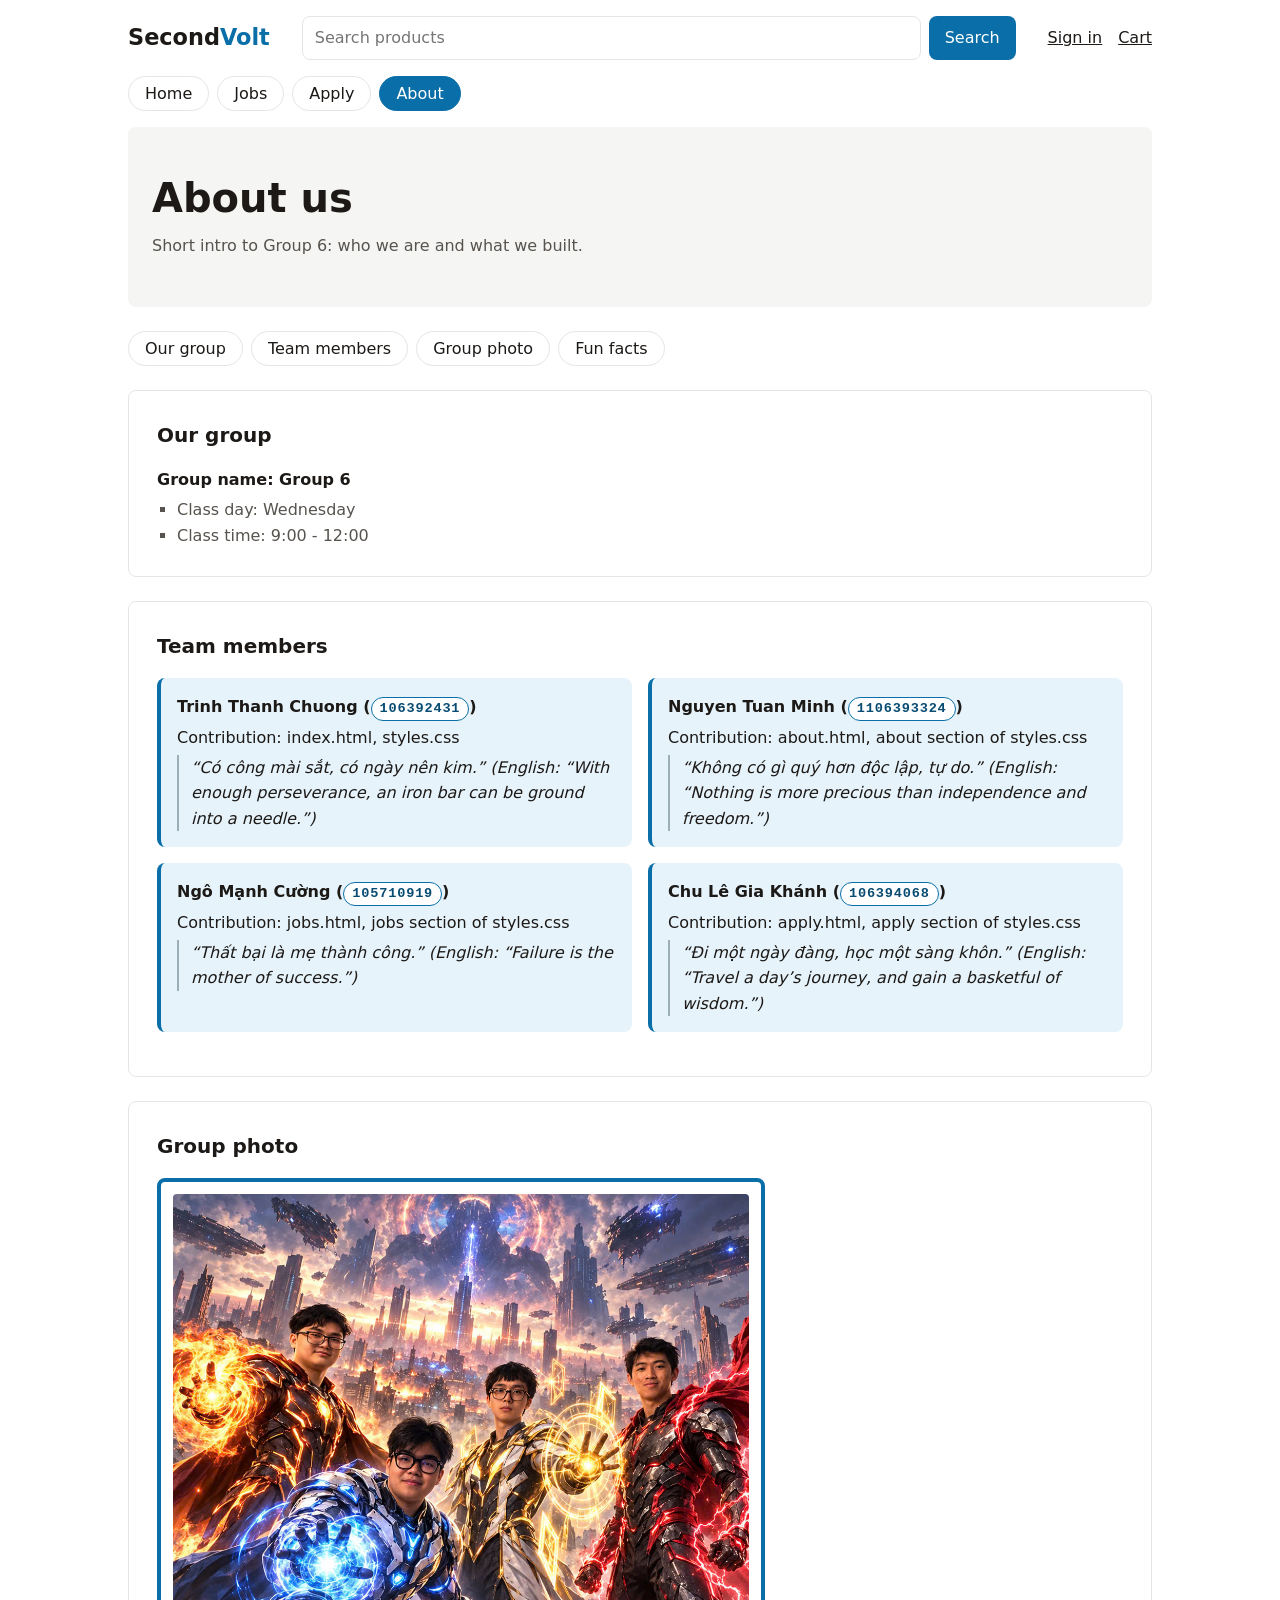
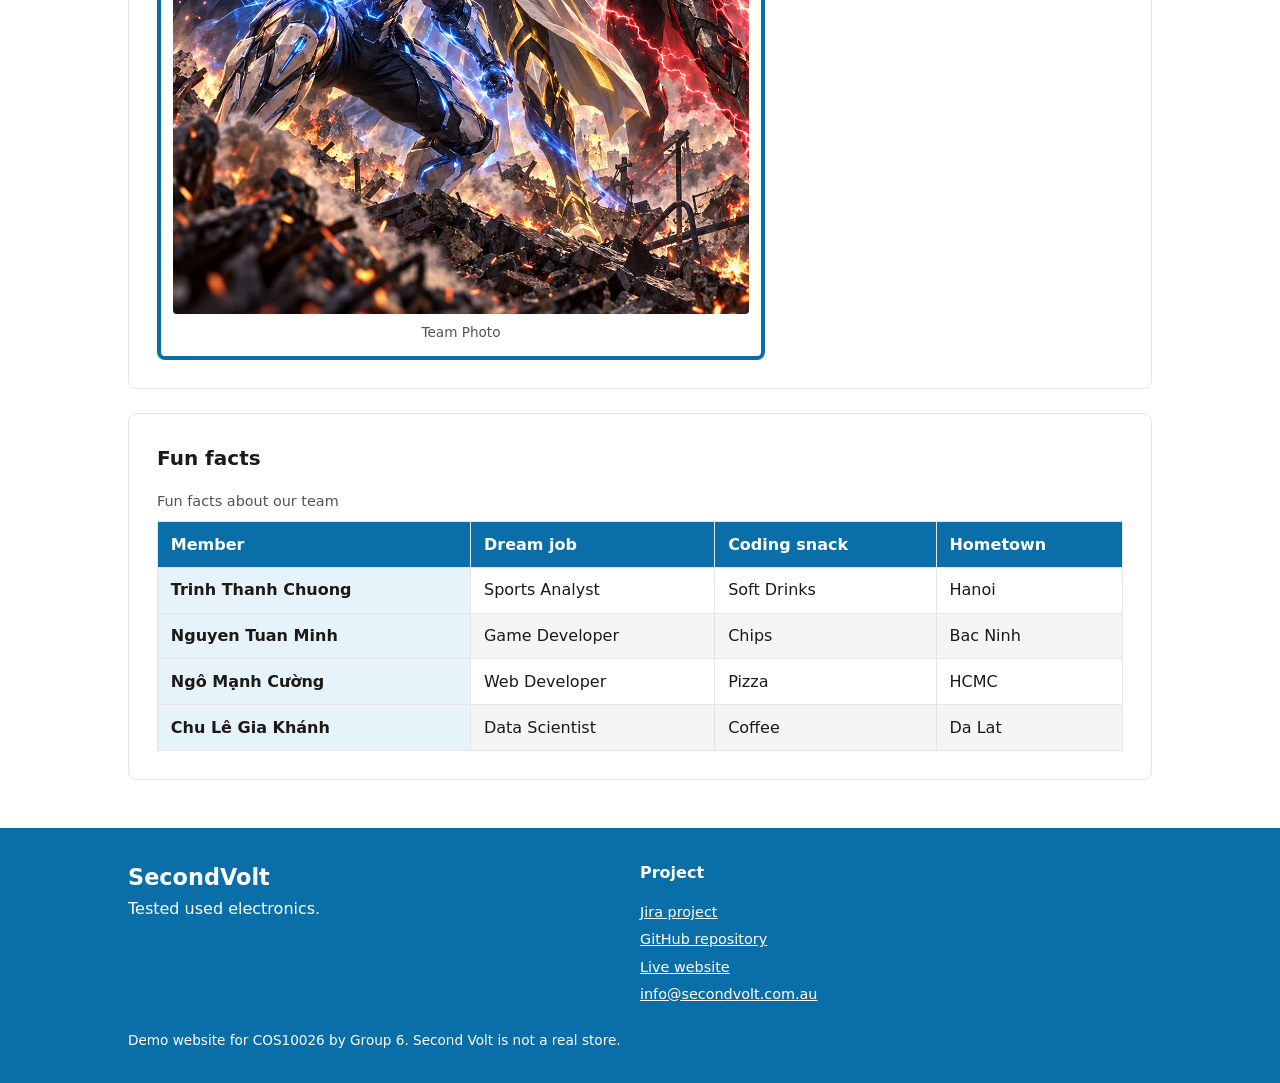
==== about.html @ b8eeafd0 "Add About page, group photo and About styles" ====
<!DOCTYPE html>
<html lang="en">
<head>
  <meta charset="utf-8">
  <meta name="viewport" content="width=device-width, initial-scale=1">
  <meta name="description" content="Meet Group 6, the team behind the Second Volt website.">
  <title>About Us - Second Volt</title>
  <link rel="stylesheet" href="styles.css">

  <!-- Embedded CSS (assignment requirement) -->
  <style>
    .student-id { letter-spacing: 0.06em; }
  </style>
</head>
<body>
  <a class="skip-link" href="#main">Skip to main content</a>

  <header class="site-header">
    <div class="container header-row">
      <a class="logo" href="index.html">Second<span>Volt</span></a>
      <form class="search" action="#" role="search">
        <label class="visually-hidden" for="q">Search products</label>
        <input id="q" name="q" type="search" placeholder="Search products">
        <button type="submit">Search</button>
      </form>
      <nav aria-label="Account">
        <ul class="inline-list">
          <li><a href="#">Sign in</a></li>
          <li><a href="#">Cart</a></li>
        </ul>
      </nav>
    </div>
    <nav class="container main-nav" aria-label="Main">
      <ul>
        <li><a href="index.html">Home</a></li>
        <li><a href="jobs.html">Jobs</a></li>
        <li><a href="apply.html">Apply</a></li>
        <li><a href="about.html" aria-current="page">About</a></li>
      </ul>
    </nav>
  </header>

  <main id="main">
    <section class="container hero" aria-labelledby="page-title">
      <h1 id="page-title">About us</h1>
      <!-- Inline CSS (assignment requirement) -->
      <p style="color: var(--muted);">Short intro to Group 6: who we are and what we built.</p>
    </section>

    <!-- Jump links to the sections below -->
    <nav class="container page-jump" aria-label="On this page">
      <ul>
        <li><a href="#group">Our group</a></li>
        <li><a href="#members">Team members</a></li>
        <li><a href="#photo">Group photo</a></li>
        <li><a href="#facts">Fun facts</a></li>
      </ul>
    </nav>

    <section class="container about-section" id="group" aria-labelledby="group-title">
      <h2 id="group-title">Our group</h2>
      <ul class="group-list">
        <li>Group name: Group 6
          <ul>
            <li>Class day: Wednesday</li>
            <li>Class time: 9:00 - 12:00</li>
          </ul>
        </li>
      </ul>
    </section>

    <section class="container about-section" id="members" aria-labelledby="members-title">
      <h2 id="members-title">Team members</h2>
      <dl class="member-list">
        <div class="member">
          <dt>Trinh Thanh Chuong (<span class="student-id">106392431</span>)</dt>
          <dd>Contribution: index.html, styles.css</dd>
          <dd class="quote"><q lang="vi">Có công mài sắt, có ngày nên kim.</q> (English: <q>With enough perseverance, an iron bar can be ground into a needle.</q>)</dd>
        </div>
        <div class="member">
          <dt>Nguyen Tuan Minh (<span class="student-id">1106393324</span>)</dt>
          <dd>Contribution: about.html, about section of styles.css</dd>
          <dd class="quote"><q lang="vi">Không có gì quý hơn độc lập, tự do.</q> (English: <q>Nothing is more precious than independence and freedom.</q>)</dd>
        </div>
        <div class="member">
          <dt>Ngô Mạnh Cường (<span class="student-id">105710919</span>)</dt>
          <dd>Contribution: jobs.html, jobs section of styles.css</dd>
          <dd class="quote"><q lang="vi">Thất bại là mẹ thành công.</q> (English: <q>Failure is the mother of success.</q>)</dd>
        </div>
        <div class="member">
          <dt>Chu Lê Gia Khánh (<span class="student-id">106394068</span>)</dt>
          <dd>Contribution: apply.html, apply section of styles.css</dd>
          <dd class="quote"><q lang="vi">Đi một ngày đàng, học một sàng khôn.</q> (English: <q>Travel a day’s journey, and gain a basketful of wisdom.</q>)</dd>
        </div>
      </dl>
    </section>

    <section class="container about-section" id="photo" aria-labelledby="photo-title">
      <h2 id="photo-title">Group photo</h2>
      <figure class="about-figure">
        <img src="images/group.jpg" alt="Team photo" wid]th="600" height="400">
        <figcaption>Team Photo</figcaption>
      </figure>
    </section>

    <section class="container about-section" id="facts" aria-labelledby="facts-title">
      <h2 id="facts-title">Fun facts</h2>
      <div class="table-wrap">
        <table class="facts-table">
          <caption>Fun facts about our team</caption>
          <thead>
            <tr>
              <th scope="col">Member</th>
              <th scope="col">Dream job</th>
              <th scope="col">Coding snack</th>
              <th scope="col">Hometown</th>
            </tr>
          </thead>
          <tbody>
            <tr><th scope="row">Trinh Thanh Chuong</th><td>Sports Analyst</td><td>Soft Drinks</td><td>Hanoi</td></tr>
            <tr><th scope="row">Nguyen Tuan Minh</th><td>Game Developer</td><td>Chips</td><td>Bac Ninh</td></tr>
            <tr><th scope="row">Ngô Mạnh Cường</th><td>Web Developer</td><td>Pizza</td><td>HCMC</td></tr>
            <tr><th scope="row">Chu Lê Gia Khánh</th><td>Data Scientist</td><td>Coffee</td><td>Da Lat</td></tr>
          </tbody>
        </table>
      </div>
    </section>
  </main>

  <footer class="site-footer">
    <div class="container footer-grid">
      <div>
        <p class="logo">SecondVolt</p>
        <p>Tested used electronics.</p>
      </div>
      <nav aria-label="Project">
        <h2>Project</h2>
        <ul>
          <li><a href="https://zinbattle3.atlassian.net/jira/software/projects/GROUP6/summary">Jira project</a></li>
          <li><a href="https://github.com/thanh-chuong-trinh/cos10026-kmcc">GitHub repository</a></li>
          <li><a href="https://thanh-chuong-trinh.github.io/cos10026-kmcc/">Live website</a></li>
          <li><a href="mailto:info@secondvolt.com.au">info@secondvolt.com.au</a></li>
        </ul>
      </nav>
    </div>
    <p class="container copyright">Demo website for COS10026 by Group 6. Second Volt is not a real store.</p>
  </footer>
</body>
</html>
---- styles.css ----
/* Shared stylesheet. Use the variables below for colours; mobile first. */
:root {
  --ink: #1c1917;
  --muted: #57534e;
  --line: #e7e5e4;
  --accent: #0a6fa8;
  --accent-soft: #e6f3fa;
  --radius: 8px;
}

*, *::before, *::after { box-sizing: border-box; }

body {
  margin: 0;
  font-family: system-ui, sans-serif;
  line-height: 1.6;
  color: var(--ink);
}

ul { margin: 0; padding: 0; list-style: none; }
h1, h2, h3, p { margin: 0; }
a { color: inherit; }
:focus-visible { outline: 3px solid var(--accent); outline-offset: 2px; }

.container { width: min(100% - 2rem, 64rem); margin-inline: auto; }
.visually-hidden { position: absolute; width: 1px; height: 1px; overflow: hidden; clip: rect(0 0 0 0); white-space: nowrap; }

/* Header */
.header-row { display: grid; gap: 0.75rem; padding-block: 1rem; align-items: center; }
.logo { font-size: 1.4rem; font-weight: 600; text-decoration: none; }
.logo span { color: var(--accent); }
.search { display: flex; gap: 0.5rem; }
.search input { flex: 1; min-width: 0; padding: 0.5rem 0.75rem; font: inherit; border: 1px solid var(--line); border-radius: var(--radius); }
.search button { padding: 0.5rem 1rem; font: inherit; color: #fff; background: var(--accent); border: 0; border-radius: var(--radius); cursor: pointer; }
.inline-list { display: flex; flex-wrap: wrap; gap: 1rem; }

/* Buttons and hero */
.button { display: inline-block; padding: 0.6rem 1.2rem; color: #fff; background: var(--accent); border-radius: var(--radius); text-decoration: none; }
.button:hover { opacity: 0.9; }
.hero { display: grid; gap: 0.75rem; justify-items: start; padding-block: 3rem; background: #f5f5f4; padding-inline: 1.5rem; border-radius: var(--radius); }
h1 { font-size: clamp(1.75rem, 5vw, 2.5rem); line-height: 1.15; }

/* Sections and products */
.section { padding-top: 2rem; }
h2 { font-size: 1.25rem; margin-bottom: 1rem; }
.ph { display: block; background: #f0efed; border: 1px dashed #d6d3d1; border-radius: var(--radius); }
.product-row { display: grid; grid-template-columns: repeat(2, 1fr); gap: 1rem; }
.product .ph { aspect-ratio: 1; margin-bottom: 0.5rem; }
.product h3 { font-size: 1rem; font-weight: 500; }
.price { font-weight: 600; }
.price s { margin-left: 0.3rem; font-weight: 400; color: var(--muted); }

/* Categories */
.category-row { display: grid; grid-template-columns: repeat(2, 1fr); gap: 1rem; text-align: center; }
.category-row a { display: block; text-decoration: none; }
.category-row .ph { aspect-ratio: 3 / 2; margin-bottom: 0.4rem; }

/* Main navigation and skip link (links to the other pages) */
.main-nav ul { display: flex; gap: 0.5rem; padding-bottom: 1rem; overflow-x: auto; }
.main-nav a { display: block; padding: 0.25rem 1rem; text-decoration: none; border: 1px solid var(--line); border-radius: 999px; white-space: nowrap; }
.main-nav a:hover { background: #f5f5f4; }
.main-nav a[aria-current="page"] { color: #fff; background: var(--accent); border-color: var(--accent); }
.skip-link { position: absolute; left: 1rem; top: -4rem; padding: 0.5rem 1rem; color: #fff; background: var(--ink); border-radius: var(--radius); }
.skip-link:focus { top: 1rem; }

/* Careers call to action */
.careers { display: grid; gap: 1rem; justify-items: start; padding: 1.5rem; background: #f5f5f4; border-radius: var(--radius); }
.careers h2 { margin-bottom: 0.25rem; }

/* Jobs page */
.jobs { display: flow-root; }
.jobs-aside { padding: 1.25rem; margin-bottom: 1.5rem; background: var(--accent-soft); border: 2px solid var(--accent); border-radius: var(--radius); }
.jobs-aside > * + * { margin-top: 0.75rem; }
.jobs-aside ul, .jobs-aside ol, .job ul { padding-left: 1.25rem; list-style: revert; }
.jobs-aside a { overflow-wrap: anywhere; }
.job { padding: 1.25rem; margin-bottom: 1.5rem; border: 1px solid var(--line); border-radius: var(--radius); }
.job h4 { margin: 1rem 0 0; }
.job-facts { display: grid; grid-template-columns: auto 1fr; gap: 0.25rem 1rem; padding: 0.75rem; margin: 1rem 0; background: var(--accent-soft); border-radius: var(--radius); }
.job-facts dt { font-weight: 600; }
.job-facts dd { margin: 0; }
.job .button { margin-top: 1rem; }
.commitment { clear: both; }
.commitment p { max-width: 65ch; }
.commitment p + p { margin-top: 0.75rem; }

/* About page */
.page-jump ul { display: flex; flex-wrap: wrap; gap: 0.5rem; margin-top: 1.5rem; }
.page-jump a { display: block; padding: 0.25rem 1rem; text-decoration: none; border: 1px solid var(--line); border-radius: 999px; }
.page-jump a:hover { background: var(--accent-soft); border-color: var(--accent); }
.about-section { scroll-margin-top: 1rem; margin-top: 1.5rem; padding: 1.25rem; border: 1px solid var(--line); border-radius: var(--radius); }
.group-list { font-weight: 600; }
.group-list ul { padding-left: 1.25rem; margin-top: 0.25rem; list-style: square; font-weight: 400; color: var(--muted); }
.member-list { display: grid; gap: 1rem; }
.member { padding: 1rem; background: var(--accent-soft); border-left: 4px solid var(--accent); border-radius: var(--radius); }
.member dt { font-weight: 600; }
.member dd { margin: 0.25rem 0 0; }
.member .quote { padding-left: 0.75rem; border-left: 2px solid #9caeb8; font-style: italic; }
/* Styled student IDs */
.student-id { display: inline-block; padding: 0 0.5rem; color: #084c73; background: #ffffff; border: 1px solid #0a6fa8; border-radius: 999px; font-family: Consolas, "Courier New", monospace; font-size: 0.85rem; font-weight: 600; }
/* Bordered group photo */
.about-figure { max-width: 38rem; margin: 0; padding: 0.75rem; border: 4px solid #0a6fa8; border-radius: var(--radius); }
.about-figure img { display: block; width: 100%; height: auto; border-radius: 4px; }
.about-figure figcaption { margin-top: 0.5rem; font-size: 0.85rem; text-align: center; color: var(--muted); }
/* Fun facts table: hex colours and hover effect */
.table-wrap { overflow-x: auto; }
.facts-table { width: 100%; min-width: 30rem; border-collapse: collapse; }
.facts-table caption { padding-bottom: 0.5rem; text-align: left; color: #57534e; font-size: 0.9rem; }
.facts-table th, .facts-table td { padding: 0.6rem 0.8rem; text-align: left; border: 1px solid #e7e5e4; }
.facts-table thead th { color: #ffffff; background: #0a6fa8; }
.facts-table tbody th { background: #e6f3fa; }
.facts-table tbody tr:nth-child(even) td { background: #f5f5f4; }
.facts-table tbody tr:hover th, .facts-table tbody tr:hover td { background: #cfe8f6; }
@media (min-width: 48em) {
  .about-section { padding: 1.75rem; }
  .member-list { grid-template-columns: repeat(2, 1fr); }
}

/* Footer */
.site-footer { margin-top: 3rem; padding-block: 2rem; color: #fff; background: var(--accent); }
.footer-grid { display: grid; gap: 1.5rem; }
.site-footer h2 { font-size: 1rem; }
.site-footer li { font-size: 0.9rem; }
.site-footer li + li { margin-top: 0.25rem; }
.site-footer :focus-visible { outline-color: #fff; }
.copyright { margin-top: 1.5rem; font-size: 0.85rem; }

/* Wider screens */
@media (min-width: 48em) {
  .header-row { grid-template-columns: auto 1fr auto; gap: 2rem; }
  .product-row { grid-template-columns: repeat(4, 1fr); }
  .category-row { grid-template-columns: repeat(4, 1fr); }
  .careers { grid-template-columns: 1fr auto; align-items: center; }
  .footer-grid { grid-template-columns: 2fr 1fr 1fr; }
}

/* Desktop: the aside floats to the right of the jobs */
@media (min-width: 64em) {
  .jobs-aside { float: right; width: 25%; margin-left: 2%; }
  .job { width: 73%; }
}
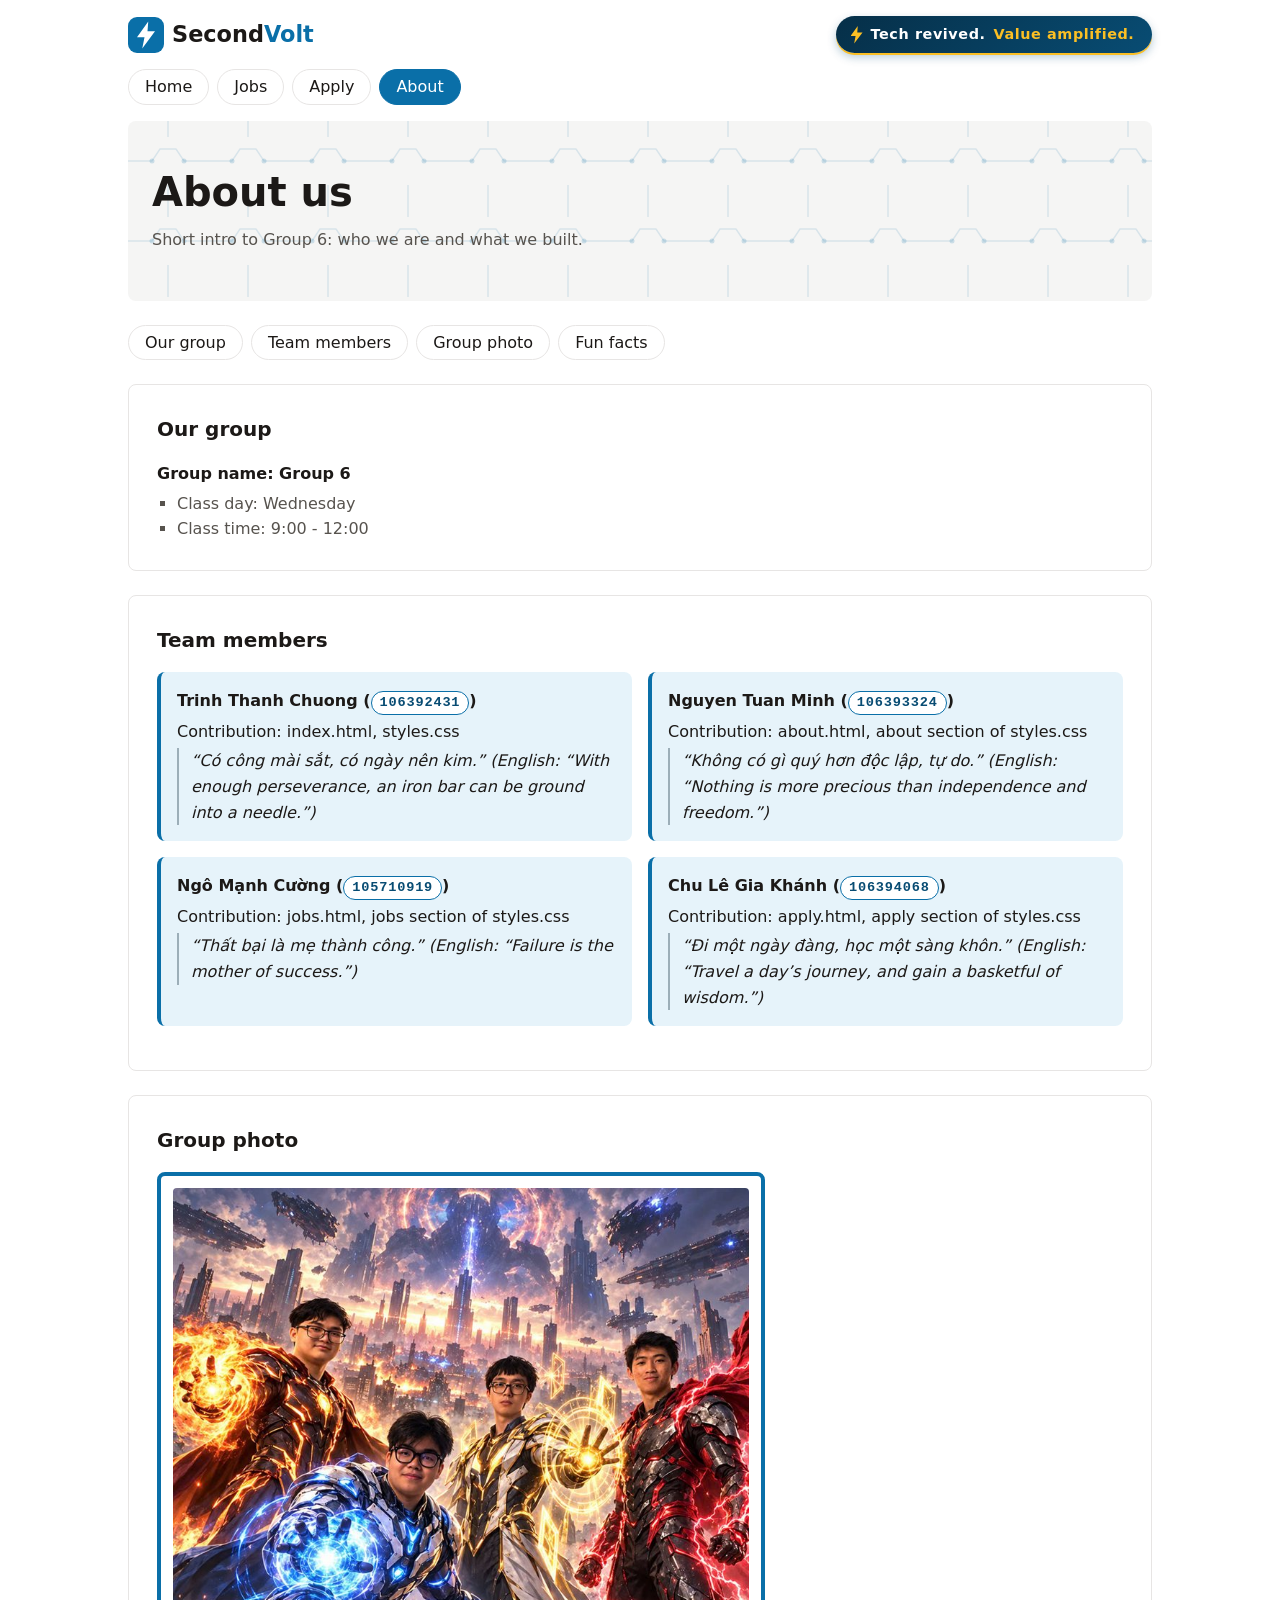
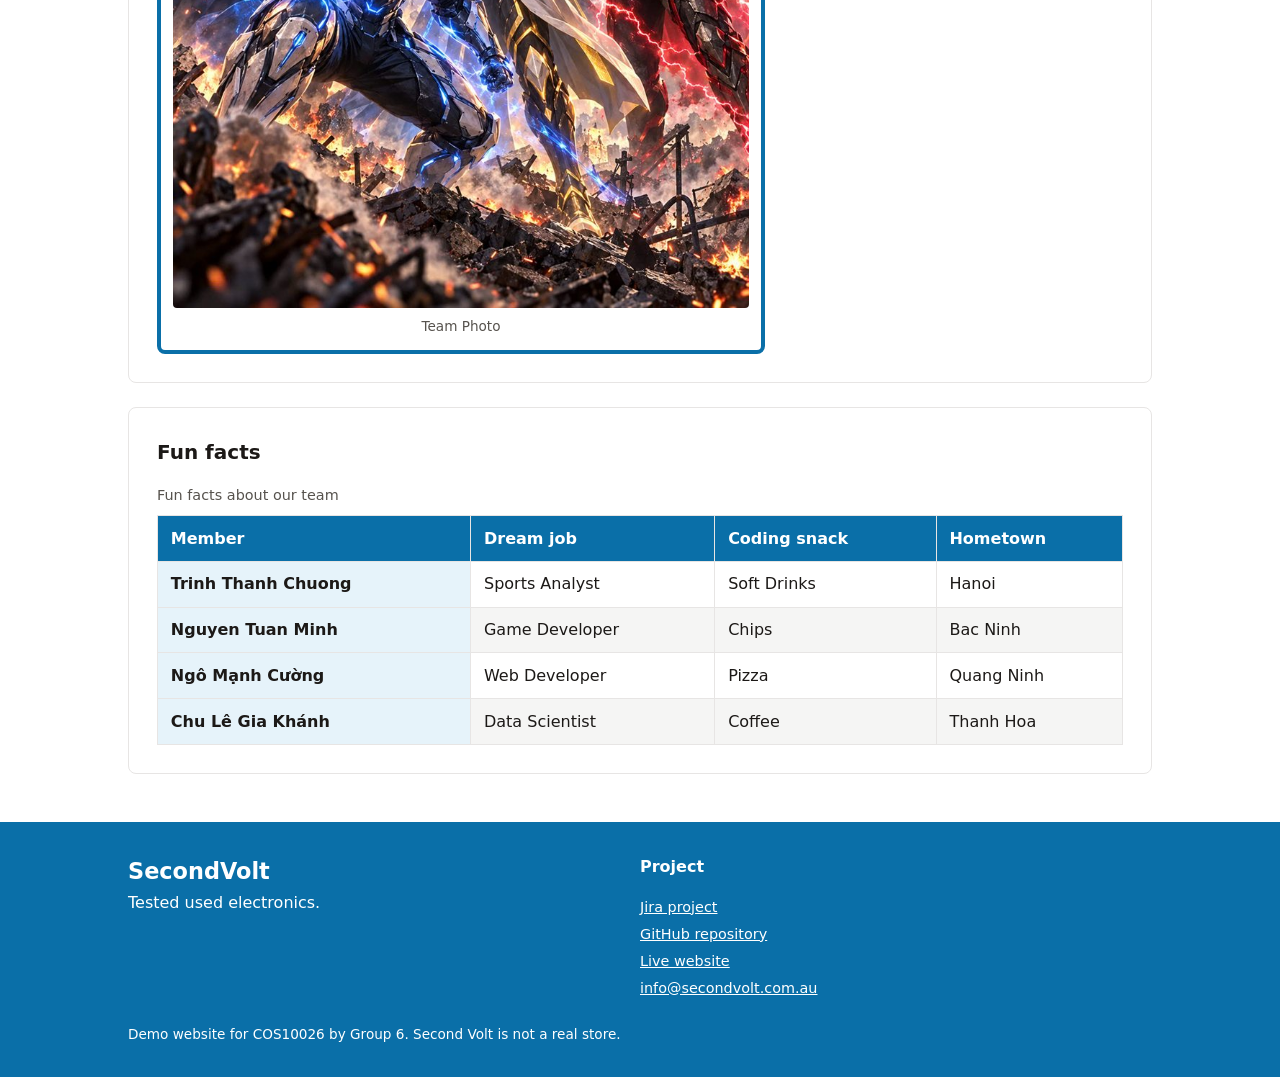
==== commit 45b2c466: "Update jobs and about pages: header tagline, remove search and dead links" ====
--- a/about.html
+++ b/about.html
@@ -1,9 +1,17 @@
 <!DOCTYPE html>
+<!--
+  about.html - About page for Second Volt
+  Author: Nguyen Tuan Minh (106393324), Group 6 (KMCC), COS10026
+  Acknowledgements:
+  - Shared header, footer and styles.css conventions by the team (see README.md).
+-->
 <html lang="en">
 <head>
   <meta charset="utf-8">
   <meta name="viewport" content="width=device-width, initial-scale=1">
   <meta name="description" content="Meet Group 6, the team behind the Second Volt website.">
+  <meta name="keywords" content="Second Volt, about us, Group 6, team members, COS10026">
+  <meta name="author" content="Nguyen Tuan Minh - 106393324">
   <title>About Us - Second Volt</title>
   <link rel="stylesheet" href="styles.css">
 
@@ -17,18 +25,8 @@
 
   <header class="site-header">
     <div class="container header-row">
-      <a class="logo" href="index.html">Second<span>Volt</span></a>
-      <form class="search" action="#" role="search">
-        <label class="visually-hidden" for="q">Search products</label>
-        <input id="q" name="q" type="search" placeholder="Search products">
-        <button type="submit">Search</button>
-      </form>
-      <nav aria-label="Account">
-        <ul class="inline-list">
-          <li><a href="#">Sign in</a></li>
-          <li><a href="#">Cart</a></li>
-        </ul>
-      </nav>
+      <a class="logo" href="index.html"><img src="images/logo.svg" width="36" height="36" alt=""><span class="logo-text">Second<span>Volt</span></span></a>
+      <p class="header-tagline">Tech revived. <span>Value amplified.</span></p>
     </div>
     <nav class="container main-nav" aria-label="Main">
       <ul>
@@ -78,7 +76,7 @@
           <dd class="quote"><q lang="vi">Có công mài sắt, có ngày nên kim.</q> (English: <q>With enough perseverance, an iron bar can be ground into a needle.</q>)</dd>
         </div>
         <div class="member">
-          <dt>Nguyen Tuan Minh (<span class="student-id">1106393324</span>)</dt>
+          <dt>Nguyen Tuan Minh (<span class="student-id">106393324</span>)</dt>
           <dd>Contribution: about.html, about section of styles.css</dd>
           <dd class="quote"><q lang="vi">Không có gì quý hơn độc lập, tự do.</q> (English: <q>Nothing is more precious than independence and freedom.</q>)</dd>
         </div>
@@ -98,7 +96,7 @@
     <section class="container about-section" id="photo" aria-labelledby="photo-title">
       <h2 id="photo-title">Group photo</h2>
       <figure class="about-figure">
-        <img src="images/group.jpg" alt="Team photo" wid]th="600" height="400">
+        <img src="images/group.jpg" alt="Team photo" width="800" height="1000">
         <figcaption>Team Photo</figcaption>
       </figure>
     </section>
@@ -119,8 +117,8 @@
           <tbody>
             <tr><th scope="row">Trinh Thanh Chuong</th><td>Sports Analyst</td><td>Soft Drinks</td><td>Hanoi</td></tr>
             <tr><th scope="row">Nguyen Tuan Minh</th><td>Game Developer</td><td>Chips</td><td>Bac Ninh</td></tr>
-            <tr><th scope="row">Ngô Mạnh Cường</th><td>Web Developer</td><td>Pizza</td><td>HCMC</td></tr>
-            <tr><th scope="row">Chu Lê Gia Khánh</th><td>Data Scientist</td><td>Coffee</td><td>Da Lat</td></tr>
+            <tr><th scope="row">Ngô Mạnh Cường</th><td>Web Developer</td><td>Pizza</td><td>Quang Ninh</td></tr>
+            <tr><th scope="row">Chu Lê Gia Khánh</th><td>Data Scientist</td><td>Coffee</td><td>Thanh Hoa</td></tr>
           </tbody>
         </table>
       </div>
--- a/styles.css
+++ b/styles.css
@@ -1,4 +1,4 @@
-/* Shared stylesheet. Use the variables below for colours; mobile first. */
+
 :root {
   --ink: #1c1917;
   --muted: #57534e;
@@ -27,8 +27,9 @@
 
 /* Header */
 .header-row { display: grid; gap: 0.75rem; padding-block: 1rem; align-items: center; }
-.logo { font-size: 1.4rem; font-weight: 600; text-decoration: none; }
+.logo { display: inline-flex; gap: 0.5rem; align-items: center; font-size: 1.4rem; font-weight: 600; text-decoration: none; }
 .logo span { color: var(--accent); }
+.logo .logo-text { color: inherit; }
 .search { display: flex; gap: 0.5rem; }
 .search input { flex: 1; min-width: 0; padding: 0.5rem 0.75rem; font: inherit; border: 1px solid var(--line); border-radius: var(--radius); }
 .search button { padding: 0.5rem 1rem; font: inherit; color: #fff; background: var(--accent); border: 0; border-radius: var(--radius); cursor: pointer; }
@@ -37,7 +38,8 @@
 /* Buttons and hero */
 .button { display: inline-block; padding: 0.6rem 1.2rem; color: #fff; background: var(--accent); border-radius: var(--radius); text-decoration: none; }
 .button:hover { opacity: 0.9; }
-.hero { display: grid; gap: 0.75rem; justify-items: start; padding-block: 3rem; background: #f5f5f4; padding-inline: 1.5rem; border-radius: var(--radius); }
+.hero { display: grid; gap: 0.75rem; justify-items: start; padding-block: 3rem; background-color: #f5f5f4; background-image: url("images/hero-pattern.svg"); padding-inline: 1.5rem; border-radius: var(--radius); }
+.slogan { font-size: 0.85rem; font-weight: 600; letter-spacing: 0.08em; text-transform: uppercase; color: var(--accent); }
 h1 { font-size: clamp(1.75rem, 5vw, 2.5rem); line-height: 1.15; }
 
 /* Sections and products */
@@ -45,15 +47,30 @@
 h2 { font-size: 1.25rem; margin-bottom: 1rem; }
 .ph { display: block; background: #f0efed; border: 1px dashed #d6d3d1; border-radius: var(--radius); }
 .product-row { display: grid; grid-template-columns: repeat(2, 1fr); gap: 1rem; }
-.product .ph { aspect-ratio: 1; margin-bottom: 0.5rem; }
+.product img { width: 100%; height: auto; aspect-ratio: 1; object-fit: cover; margin-bottom: 0.5rem; border-radius: var(--radius); }
+.grade-key { max-width: 65ch; margin-bottom: 1rem; color: var(--muted); }
+.grade { margin-top: 0.25rem; font-size: 0.9rem; }
+.grade span { padding: 0.1rem 0.5rem; margin-right: 0.25rem; font-weight: 600; color: var(--ink); background: var(--accent-soft); border-radius: 999px; }
+.condition { margin-top: 0.25rem; font-size: 0.9rem; color: var(--muted); }
 .product h3 { font-size: 1rem; font-weight: 500; }
 .price { font-weight: 600; }
 .price s { margin-left: 0.3rem; font-weight: 400; color: var(--muted); }
 
 /* Categories */
 .category-row { display: grid; grid-template-columns: repeat(2, 1fr); gap: 1rem; text-align: center; }
-.category-row a { display: block; text-decoration: none; }
-.category-row .ph { aspect-ratio: 3 / 2; margin-bottom: 0.4rem; }
+.category-row a, .category-row span { display: block; text-decoration: none; }
+.category-row img { width: 100%; height: auto; aspect-ratio: 3 / 2; object-fit: cover; margin-bottom: 0.4rem; background: #f5f5f4; border-radius: var(--radius); }
+
+/* About section */
+.about { display: grid; gap: 1.5rem; align-items: center; }
+.about p { max-width: 65ch; }
+.about p + p { margin-top: 0.75rem; }
+.about img { width: 100%; height: auto; aspect-ratio: 3 / 2; object-fit: cover; border-radius: var(--radius); }
+
+/* Photo credits */
+.credits li { font-size: 0.85rem; color: var(--muted); }
+.credits li + li { margin-top: 0.25rem; }
+.credits a { overflow-wrap: anywhere; }
 
 /* Main navigation and skip link (links to the other pages) */
 .main-nav ul { display: flex; gap: 0.5rem; padding-bottom: 1rem; overflow-x: auto; }
@@ -115,6 +132,14 @@
   .member-list { grid-template-columns: repeat(2, 1fr); }
 }
 
+/* Header tagline (jobs and about pages): short slogan beside the logo */
+.header-tagline { display: inline-flex; gap: 0.5rem; align-items: center; justify-self: start; padding: 0.45rem 1.1rem 0.45rem 0.9rem; font-size: 0.9rem; font-weight: 700; letter-spacing: 0.04em; color: #ffffff; background: linear-gradient(135deg, #062f48, #084c73); border-radius: 999px; box-shadow: 0 2px 0 #fbbf24, 0 4px 10px rgba(8, 76, 115, 0.3); }
+.header-tagline::before { content: ""; flex: 0 0 auto; width: 0.75rem; height: 1.1rem; background: #fbbf24; clip-path: polygon(60% 0, 0 58%, 42% 58%, 30% 100%, 100% 38%, 56% 38%); }
+.header-tagline span { color: #fbbf24; }
+@media (min-width: 48em) {
+  .header-tagline { justify-self: end; }
+}
+
 /* Footer */
 .site-footer { margin-top: 3rem; padding-block: 2rem; color: #fff; background: var(--accent); }
 .footer-grid { display: grid; gap: 1.5rem; }
@@ -122,11 +147,13 @@
 .site-footer li { font-size: 0.9rem; }
 .site-footer li + li { margin-top: 0.25rem; }
 .site-footer :focus-visible { outline-color: #fff; }
+.acknowledgement { margin-top: 1.5rem; font-size: 0.9rem; }
 .copyright { margin-top: 1.5rem; font-size: 0.85rem; }
 
 /* Wider screens */
 @media (min-width: 48em) {
-  .header-row { grid-template-columns: auto 1fr auto; gap: 2rem; }
+  .header-row { grid-template-columns: auto 1fr; gap: 2rem; }
+  .about { grid-template-columns: 3fr 2fr; }
   .product-row { grid-template-columns: repeat(4, 1fr); }
   .category-row { grid-template-columns: repeat(4, 1fr); }
   .careers { grid-template-columns: 1fr auto; align-items: center; }
@@ -137,4 +164,382 @@
 @media (min-width: 64em) {
   .jobs-aside { float: right; width: 25%; margin-left: 2%; }
   .job { width: 73%; }
-}+}
+
+/* Apply page */
+.apply-page {
+  background: #fff;
+}
+
+.apply-main {
+  padding-top: 1.25rem;
+}
+
+.breadcrumb ol {
+  display: flex;
+  gap: 0.5rem;
+  padding: 0;
+  margin: 0 0 1rem;
+  color: var(--muted);
+  font-size: 0.9rem;
+  list-style: none;
+}
+
+.breadcrumb li + li::before {
+  margin-right: 0.5rem;
+  content: "/";
+}
+
+.apply-hero {
+  margin-bottom: 2rem;
+}
+
+.eyebrow {
+  color: var(--accent);
+  font-size: 0.8rem;
+  font-weight: 600;
+  letter-spacing: 0.08em;
+  text-transform: uppercase;
+}
+
+.intro-copy {
+  max-width: 60ch;
+  color: var(--muted);
+}
+
+.application-layout {
+  display: grid;
+  gap: 1.5rem;
+  align-items: start;
+}
+
+.application-sidebar {
+  display: grid;
+  gap: 1rem;
+}
+
+.section-navigation,
+.reference-guide,
+.sidebar-caption {
+  padding: 1.25rem;
+  border-radius: var(--radius);
+}
+
+.section-navigation {
+  border: 1px solid var(--line);
+}
+
+.section-navigation h2,
+.reference-guide h2 {
+  margin-bottom: 0.75rem;
+  font-size: 1rem;
+}
+
+.section-navigation ol {
+  padding: 0;
+  margin: 0;
+  list-style: none;
+}
+
+.section-navigation li + li {
+  border-top: 1px solid var(--line);
+}
+
+.section-navigation a {
+  display: grid;
+  grid-template-columns: 2rem 1fr;
+  gap: 0.5rem;
+  align-items: center;
+  padding-block: 0.65rem;
+  text-decoration: none;
+}
+
+.section-navigation a:hover {
+  color: var(--accent);
+}
+
+.section-navigation a span {
+  color: var(--accent);
+  font-size: 0.8rem;
+  font-weight: 600;
+  font-variant-numeric: tabular-nums;
+}
+
+.reference-guide {
+  border: 2px solid var(--accent);
+  background: var(--accent-soft);
+}
+
+.guide-icon,
+.notice-icon {
+  display: inline-grid;
+  width: 1.75rem;
+  height: 1.75rem;
+  margin-bottom: 0.65rem;
+  place-items: center;
+  border-radius: 50%;
+  color: #fff;
+  background: var(--accent);
+  font-weight: 700;
+}
+
+.reference-guide p {
+  margin-bottom: 0.75rem;
+  color: var(--muted);
+}
+
+.text-link {
+  font-weight: 600;
+}
+
+.sidebar-caption {
+  color: var(--muted);
+  background: #f5f5f4;
+  font-size: 0.9rem;
+}
+
+.form-panel {
+  overflow: hidden;
+  border: 1px solid var(--line);
+  border-radius: var(--radius);
+  background: #fff;
+}
+
+.form-heading {
+  padding: 1.5rem;
+  border-bottom: 1px solid var(--line);
+  background: #f5f5f4;
+}
+
+.form-heading h2 {
+  margin-block: 0.25rem 0.5rem;
+}
+
+.form-heading p:last-child {
+  color: var(--muted);
+}
+
+.required-example,
+.form-field label span,
+.choice-group legend span {
+  color: var(--muted);
+  font-size: 0.85em;
+  font-weight: 400;
+}
+
+.demo-notice {
+  display: grid;
+  grid-template-columns: auto 1fr;
+  gap: 0.75rem;
+  align-items: start;
+  padding: 1rem 1.5rem;
+  border-bottom: 1px solid var(--line);
+  background: var(--accent-soft);
+}
+
+.demo-notice .notice-icon {
+  width: 1.5rem;
+  height: 1.5rem;
+  margin: 0;
+  font-size: 0.8rem;
+}
+
+.application-form {
+  display: grid;
+}
+
+.form-section {
+  min-width: 0;
+  padding: 1.5rem;
+  margin: 0;
+  border: 0;
+}
+
+.form-section + .form-section {
+  border-top: 1px solid var(--line);
+}
+
+.form-section > legend {
+  padding: 0;
+  font-size: 1.1rem;
+  font-weight: 600;
+}
+
+.section-number {
+  margin-right: 0.5rem;
+  color: var(--accent);
+  font-size: 0.8rem;
+  font-variant-numeric: tabular-nums;
+}
+
+.form-grid {
+  display: grid;
+  gap: 1rem;
+}
+
+.form-field {
+  display: grid;
+  gap: 0.35rem;
+  margin-top: 1rem;
+}
+
+.form-field label,
+.choice-group legend {
+  font-weight: 600;
+}
+
+.form-field input,
+.form-field select,
+.form-field textarea {
+  width: 100%;
+  min-width: 0;
+  padding: 0.65rem 0.75rem;
+  border: 1px solid #a8a29e;
+  border-radius: var(--radius);
+  color: var(--ink);
+  background: #fff;
+  font: inherit;
+}
+
+.form-field textarea {
+  min-height: 8rem;
+  resize: vertical;
+}
+
+.form-field :is(input, select, textarea):focus {
+  border-color: var(--accent);
+  outline: 3px solid var(--accent-soft);
+}
+
+.form-field small,
+#skills-help {
+  color: var(--muted);
+  font-size: 0.85rem;
+}
+
+.choice-group {
+  min-width: 0;
+  padding: 1rem;
+  margin: 1.25rem 0 0;
+  border: 1px solid var(--line);
+  border-radius: var(--radius);
+}
+
+.choice-options {
+  display: grid;
+  gap: 0.65rem;
+  margin-top: 0.75rem;
+}
+
+.choice-options p {
+  display: flex;
+  gap: 0.6rem;
+  align-items: center;
+  min-height: 2.75rem;
+  padding: 0.6rem 0.75rem;
+  border: 1px solid var(--line);
+  border-radius: var(--radius);
+  background: #f5f5f4;
+}
+
+.choice-options input {
+  flex: 0 0 auto;
+  width: 1rem;
+  height: 1rem;
+  accent-color: var(--accent);
+}
+
+.choice-options label {
+  cursor: pointer;
+}
+
+.choice-options p:has(input:checked) {
+  border-color: var(--accent);
+  background: var(--accent-soft);
+}
+
+.field-error {
+  display: none;
+  color: #b42318;
+  font-size: 0.85rem;
+  font-weight: 600;
+}
+
+.form-field input:user-invalid ~ .field-error,
+.form-field select:user-invalid ~ .field-error,
+.form-field textarea:user-invalid ~ .field-error,
+.choice-group:has(input:user-invalid) > .field-error {
+  display: block;
+}
+
+.form-field :is(input, select, textarea):user-invalid,
+.choice-options p:has(input:user-invalid) {
+  border-color: #b42318;
+}
+
+.form-bottom {
+  display: grid;
+  gap: 1rem;
+  padding: 1.5rem;
+  border-top: 1px solid var(--line);
+  background: #f5f5f4;
+}
+
+.form-test-note {
+  max-width: 60ch;
+  color: var(--muted);
+  font-size: 0.9rem;
+}
+
+.form-actions button {
+  padding: 0.7rem 1.2rem;
+  border: 0;
+  border-radius: var(--radius);
+  color: #fff;
+  background: var(--accent);
+  font: inherit;
+  cursor: pointer;
+  transition: opacity 180ms ease, transform 180ms ease;
+}
+
+.form-actions button:hover {
+  opacity: 0.9;
+}
+
+.form-actions button:active {
+  transform: translateY(1px);
+}
+
+@media (min-width: 40em) {
+  .form-grid,
+  .gender-options,
+  .skill-options {
+    grid-template-columns: repeat(2, minmax(0, 1fr));
+  }
+
+  .field-wide {
+    grid-column: 1 / -1;
+  }
+
+  .form-bottom {
+    grid-template-columns: 1fr auto;
+    align-items: center;
+  }
+}
+
+@media (min-width: 64em) {
+  .application-layout {
+    grid-template-columns: 16rem minmax(0, 1fr);
+  }
+
+  .application-sidebar {
+    position: sticky;
+    top: 1rem;
+  }
+}
+
+@media (prefers-reduced-motion: reduce) {
+  .form-actions button {
+    transition: none;
+  }
+}
